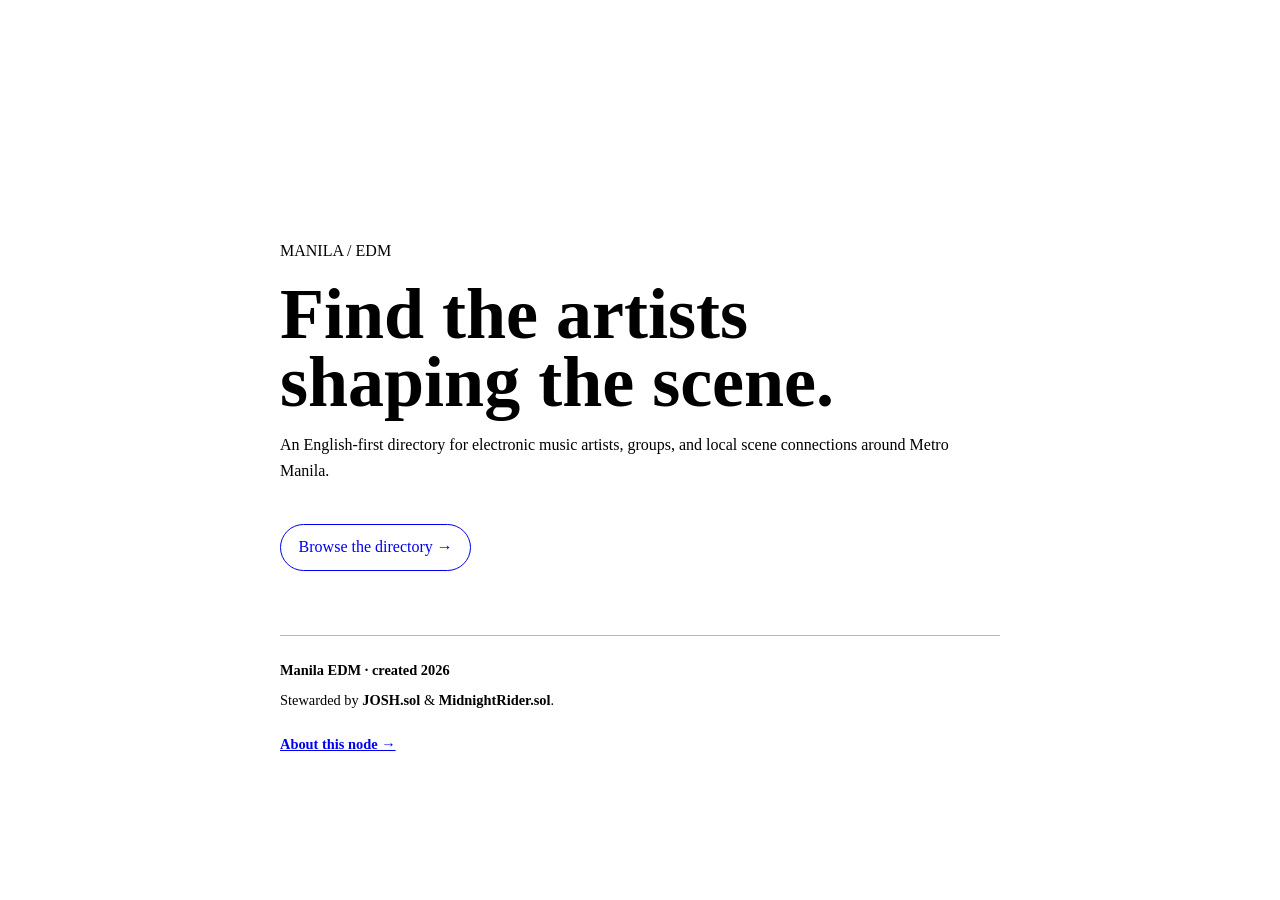
==== edm/index.html @ 9bbc7eca "Manila directory bones, laid" ====
<!doctype html>
<html lang="en">
<head>
  <meta charset="utf-8">
  <meta name="viewport" content="width=device-width,initial-scale=1">
  <title>Manila EDM Directory</title>
  <link rel="stylesheet" href="assets/site-colors.css">
  <link rel="stylesheet" href="assets/site-shell.css">
  <style>
    /* Manila landing surface: discovery first, provenance visible but calm. */
    main { max-width: 720px; margin: 0 auto; padding: clamp(3rem, 12vw, 8rem) 1.25rem 4rem; }
    h1 { font-size: clamp(2.2rem, 8vw, 4.5rem); line-height: .95; margin: .4rem 0 1rem; }
    p { max-width: 42rem; line-height: 1.6; }
    .launch { display: inline-block; margin-top: 1.5rem; padding: .85rem 1.1rem; border: 1px solid currentColor; border-radius: 999px; text-decoration: none; }
    .provenance { margin-top: 4rem; padding-top: 1rem; border-top: 1px solid color-mix(in srgb, currentColor 28%, transparent); font-size: .9rem; }
    .provenance p { margin: .45rem 0; }
    .provenance a { font-weight: 700; }
    .quiet-links { margin-top: 1.5rem; display: flex; gap: 1rem; flex-wrap: wrap; }
  </style>
</head>
<body>
  <main>
    <p>MANILA / EDM</p>
    <h1>Find the artists shaping the scene.</h1>
    <p>An English-first directory for electronic music artists, groups, and local scene connections around Metro Manila.</p>
    <a class="launch" href="directory.html">Browse the directory →</a>

    <section class="provenance" aria-labelledby="stewards-title">
      <p id="stewards-title"><strong>Manila EDM · created 2026</strong></p>
      <p>Stewarded by <strong>JOSH.sol</strong> &amp; <strong>MidnightRider.sol</strong>.</p>
      <div class="quiet-links"><a href="about.html">About this node →</a></div>
    </section>
  </main>
</body>
</html>
---- edm/assets/site-colors.css ----
/*
  Acadie.sol global colour shell
  ---------------------------------------------------------------------------
  This file owns the site-wide light/dark palette tokens. Individual pages keep
  their layout rules, but they should reference these variables instead of
  redefining page-local colour schemes.
*/
:root {
  color-scheme: light;

  /* Foundational surfaces */
  --page-bg: #f5ede1;
  --bg: #f5ede1;
  --bg2: #fffaf2;
  --bg3: #fbf3e7;
  --panel: #fffaf2;
  --panel-strong: #fffdf8;
  --card: #fffaf2;
  --card-strong: #fffdf8;
  --paper: #fffaf2;
  --paper-soft: #fbf3e7;

  /* Text and line system */
  --ink: #2f261d;
  --ink-strong: #1a1410;
  --text: var(--ink);
  --muted: #5f5247;
  --soft: #766a5b;
  --line: rgba(47, 38, 29, 0.16);
  --line-strong: rgba(47, 38, 29, 0.26);

  /* Brand/accent system */
  --blue: #174b8e;
  --blue-deep: #0d2f5e;
  --blue-ink: #fffaf2;
  --link: #0d2f5e;
  --link-hover: #174b8e;
  --label-accent: #0d2f5e;
  --gold: #b57910;
  --acadian-yellow: #f3c85b;
  --button-bg: var(--blue-deep);
  --button-bg-hover: color-mix(in srgb, var(--blue-deep) 86%, var(--page-bg));
  --button-fg: var(--acadian-yellow);
  --button-border: color-mix(in srgb, var(--acadian-yellow) 74%, transparent);
  --gold-ink: #1a1410;
  --red: #bf4a4f;

  /* Shared event/date chips */
  --calendar-red-top: #bf4a4f;
  --calendar-red-bottom: #7b1f2a;
  --calendar-ink: #f3c85b;

  /* Calendar date badges — solid navy companion so the badge reads
     consistently whether the page background is light parchment or dark panel. */
  --calendar-badge-bg: #0a2b57;

  /* Depth/glass */
  --shadow: rgba(65, 47, 29, 0.10);
  --glass: rgba(10, 43, 87, 0.68);
}

[data-theme="dark"] {
  color-scheme: dark;

  /* Foundational surfaces */
  --page-bg: #0c1626;
  --bg: #0c1626;
  --bg2: #10213a;
  --bg3: #152845;
  --panel: #10213a;
  --panel-strong: #17365f;
  --card: #10213a;
  --card-strong: #17365f;
  --paper: #10213a;
  --paper-soft: #17365f;

  /* Text and line system */
  --ink: #f0f6ff;
  --ink-strong: #ffffff;
  --text: var(--ink);
  --muted: #bfd2ea;
  --soft: #9fb6cf;
  --line: rgba(159, 194, 233, 0.20);
  --line-strong: rgba(159, 194, 233, 0.34);

  /* Brand/accent system */
  --blue: #7fb2ef;
  --blue-deep: #0a2b57;
  --blue-ink: #f7fbff;
  --link: #9bc8ff;
  --link-hover: #d2e6ff;
  --label-accent: #f3c85b;
  --gold: #f0c866;
  --acadian-yellow: #f3c85b;
  --button-bg: rgba(10, 43, 87, 0.72);
  --button-bg-hover: rgba(17, 58, 112, 0.84);
  --button-fg: var(--acadian-yellow);
  --button-border: color-mix(in srgb, var(--acadian-yellow) 64%, transparent);
  --gold-ink: #1a1410;
  --red: #ff7f86;

  /* Shared event/date chips stay brand-stable across themes. */
  --calendar-red-top: #bf4a4f;
  --calendar-red-bottom: #7b1f2a;
  --calendar-ink: #f3c85b;
  /* Same hex in both modes — keeps the badge recognizable regardless of page bg. */
  --calendar-badge-bg: #0a2b57;

  /* Depth/glass */
  --shadow: rgba(0, 0, 0, 0.38);
  --glass: rgba(8, 31, 61, 0.74);
}
---- edm/assets/site-shell.css ----
/* Global Acadie.sol shell chrome.
   A single mobile launcher and the desktop top bar share one focused menu model.
   Page styles own content surfaces, not navigation. */

.site-header {
  position: relative;
  width: 100%;
  height: calc(30px + env(safe-area-inset-top));
  margin: 0 0 12px;
  padding-top: env(safe-area-inset-top);
  box-sizing: border-box;
  z-index: 84;
  display: flex;
  align-items: center;
  justify-content: center;
  overflow: hidden;
  background: color-mix(in srgb, var(--paper) 88%, transparent);
  color: var(--ink-strong);
  border-bottom: 1px solid var(--line);
  box-shadow: 0 6px 18px -10px var(--shadow);
  backdrop-filter: blur(18px) saturate(1.25);
  -webkit-backdrop-filter: blur(18px) saturate(1.25);
  font: 900 .7rem/1 monospace;
  letter-spacing: .045em;
  text-transform: uppercase;
  white-space: nowrap;
}

body { padding-top: 0; }
.menu-toggle { position: absolute; opacity: 0; pointer-events: none; }
.shell-visually-hidden {
  position: absolute;
  width: 1px;
  height: 1px;
  padding: 0;
  margin: -1px;
  overflow: hidden;
  clip: rect(0, 0, 0, 0);
  white-space: nowrap;
  border: 0;
}

/* Desktop wrapper: hidden on touch-sized canvases, then replaces—not duplicates—the
   mobile visual wrapper while retaining the same route data and menu toggle. */
.site-desktop-nav { display: none; }

.drawer-backdrop {
  position: fixed;
  inset: 0;
  z-index: 94;
  background: rgba(8, 31, 61, .42);
  backdrop-filter: blur(5px) saturate(.92);
  -webkit-backdrop-filter: blur(5px) saturate(.92);
  opacity: 0;
  visibility: hidden;
  pointer-events: none;
  transition: opacity .18s ease, visibility 0s linear .18s;
}

.drawer {
  position: fixed;
  z-index: 95;
  left: max(14px, env(safe-area-inset-left));
  right: max(14px, env(safe-area-inset-right));
  bottom: calc(86px + env(safe-area-inset-bottom));
  margin: 0 auto;
  width: min(390px, calc(100% - 28px));
  max-height: calc(100svh - 130px);
  overflow-y: auto;
  padding: 58px 14px 14px;
  border: 1px solid var(--line);
  border-radius: 26px;
  background: var(--glass, color-mix(in srgb, var(--paper) 72%, transparent));
  backdrop-filter: blur(20px) saturate(1.45);
  -webkit-backdrop-filter: blur(20px) saturate(1.45);
  box-shadow: 0 24px 54px var(--shadow);
  opacity: 0;
  visibility: hidden;
  pointer-events: none;
  transform: translateY(8px) scale(.98);
  transition: transform .18s ease, opacity .18s ease, visibility 0s linear .18s;
}

.menu-toggle:checked ~ .drawer-backdrop {
  opacity: 1;
  visibility: visible;
  pointer-events: auto;
  transition-delay: 0s;
}
.menu-toggle:checked ~ .drawer {
  opacity: 1;
  visibility: visible;
  pointer-events: auto;
  transform: translateY(0) scale(1);
  transition-delay: 0s;
}

.drawer-controls {
  position: absolute;
  top: 12px;
  left: 14px;
  right: 14px;
  display: flex;
  align-items: center;
  justify-content: space-between;
  gap: 10px;
  pointer-events: none;
}

.menu-control,
.drawer-close,
.drawer-nav a,
.site-menu-fab,
.desktop-menu-launch {
  display: inline-grid;
  place-items: center;
  min-width: 44px;
  min-height: 40px;
  border: 1px solid var(--button-border);
  border-radius: 999px;
  background: var(--button-bg);
  color: var(--button-fg);
  font: inherit;
  font-weight: 900;
  text-decoration: none;
  cursor: pointer;
  pointer-events: auto;
  transition: background .15s ease, color .15s ease, border-color .15s ease, transform .15s ease, box-shadow .15s ease;
}

.menu-control:focus-visible,
.drawer-close:focus-visible,
.drawer-nav a:focus-visible,
.site-menu-fab:focus-visible,
.site-desktop-nav a:focus-visible,
.desktop-menu-launch:focus-visible {
  outline: 2px solid color-mix(in srgb, var(--acadian-yellow) 72%, transparent);
  outline-offset: 2px;
}

.theme-button { width: 44px; font-size: 1.15rem; line-height: 1; }
.lang-button { display: inline-flex; gap: 3px; align-items: center; padding-inline: 12px; }
.drawer-close {
  position: absolute;
  left: 0;
  right: 0;
  margin: 0 auto;
  width: 44px;
  font-size: 1.15rem;
}
.drawer-nav { display: grid; gap: 8px; margin-top: 18px; }
.drawer-nav a {
  width: 100%;
  grid-template-columns: 24px 1fr 24px;
  gap: 8px;
  padding: 12px 14px;
  border-radius: 17px;
  text-align: center;
}
.drawer-nav a .route-icon { grid-column: 1; }
.drawer-nav a .route-label { grid-column: 2; }

.menu-control:hover,
.drawer-close:hover,
.drawer-nav a:hover,
.site-menu-fab:hover,
.desktop-menu-launch:hover {
  color: var(--button-fg);
  background: var(--button-bg-hover);
  border-color: var(--button-border);
}

/* Mobile shell: one thumb-reachable launcher replaces the former four-route dock.
   Home now lives inside Menu, while secondary destinations move to Extras. */
.site-menu-fab {
  position: fixed;
  right: max(16px, env(safe-area-inset-right));
  bottom: max(12px, env(safe-area-inset-bottom));
  width: 58px;
  min-width: 58px;
  height: 58px;
  min-height: 58px;
  display: inline-grid;
  place-items: center;
  padding: 0;
  border: 1px solid var(--line);
  border-radius: 20px;
  background: var(--glass, color-mix(in srgb, var(--paper) 72%, transparent));
  box-shadow: 0 14px 38px var(--shadow);
  backdrop-filter: blur(20px) saturate(1.45);
  -webkit-backdrop-filter: blur(20px) saturate(1.45);
  z-index: 82;
  color: var(--button-fg);
  font-size: 1.45rem;
  line-height: 1;
}

@media (min-width: 900px) {
  body { padding-top: 86px; }
  .site-header,
  .site-menu-fab { display: none; }

  .site-desktop-nav {
    position: fixed;
    inset: 14px 24px auto;
    z-index: 84;
    min-height: 58px;
    display: grid;
    grid-template-columns: auto 1fr auto;
    align-items: center;
    gap: 24px;
    max-width: 1180px;
    margin: 0 auto;
    padding: 8px 10px 8px 18px;
    border: 1px solid var(--line);
    border-radius: 24px;
    background: color-mix(in srgb, var(--glass) 90%, transparent);
    box-shadow: 0 14px 36px var(--shadow);
    backdrop-filter: blur(20px) saturate(1.35);
    -webkit-backdrop-filter: blur(20px) saturate(1.35);
  }

  .desktop-wordmark {
    color: var(--acadian-yellow);
    font: 900 .76rem/1 "Pokemon GB", ui-monospace, monospace;
    letter-spacing: .04em;
    text-decoration: none;
  }

  .desktop-route-list {
    display: flex;
    align-items: center;
    justify-content: center;
    gap: 4px;
  }

  .desktop-route {
    display: inline-flex;
    align-items: center;
    gap: 7px;
    min-height: 40px;
    padding: 8px 13px;
    border-radius: 999px;
    color: var(--ink);
    font-size: .76rem;
    font-weight: 900;
    text-decoration: none;
  }
  .desktop-route:hover,
  .desktop-route.is-current {
    background: var(--button-bg);
    color: var(--button-fg);
  }
  .desktop-route .route-icon { color: var(--gold); }
  .desktop-route:hover .route-icon,
  .desktop-route.is-current .route-icon { color: inherit; }

  .desktop-menu-launch {
    display: inline-flex;
    gap: 7px;
    min-height: 40px;
    padding: 8px 14px;
    font-size: .74rem;
  }

  .drawer {
    left: auto;
    right: max(24px, calc((100vw - 1180px) / 2));
    top: 82px;
    bottom: auto;
    margin: 0;
    width: 360px;
    max-height: calc(100svh - 106px);
    transform: translateY(-6px) scale(.98);
  }
  .menu-toggle:checked ~ .drawer { transform: translateY(0) scale(1); }
}

@media (prefers-reduced-motion: reduce) {
  .drawer,
  .drawer-backdrop,
  .site-menu-fab,
  .site-desktop-nav * { transition: none !important; }
}
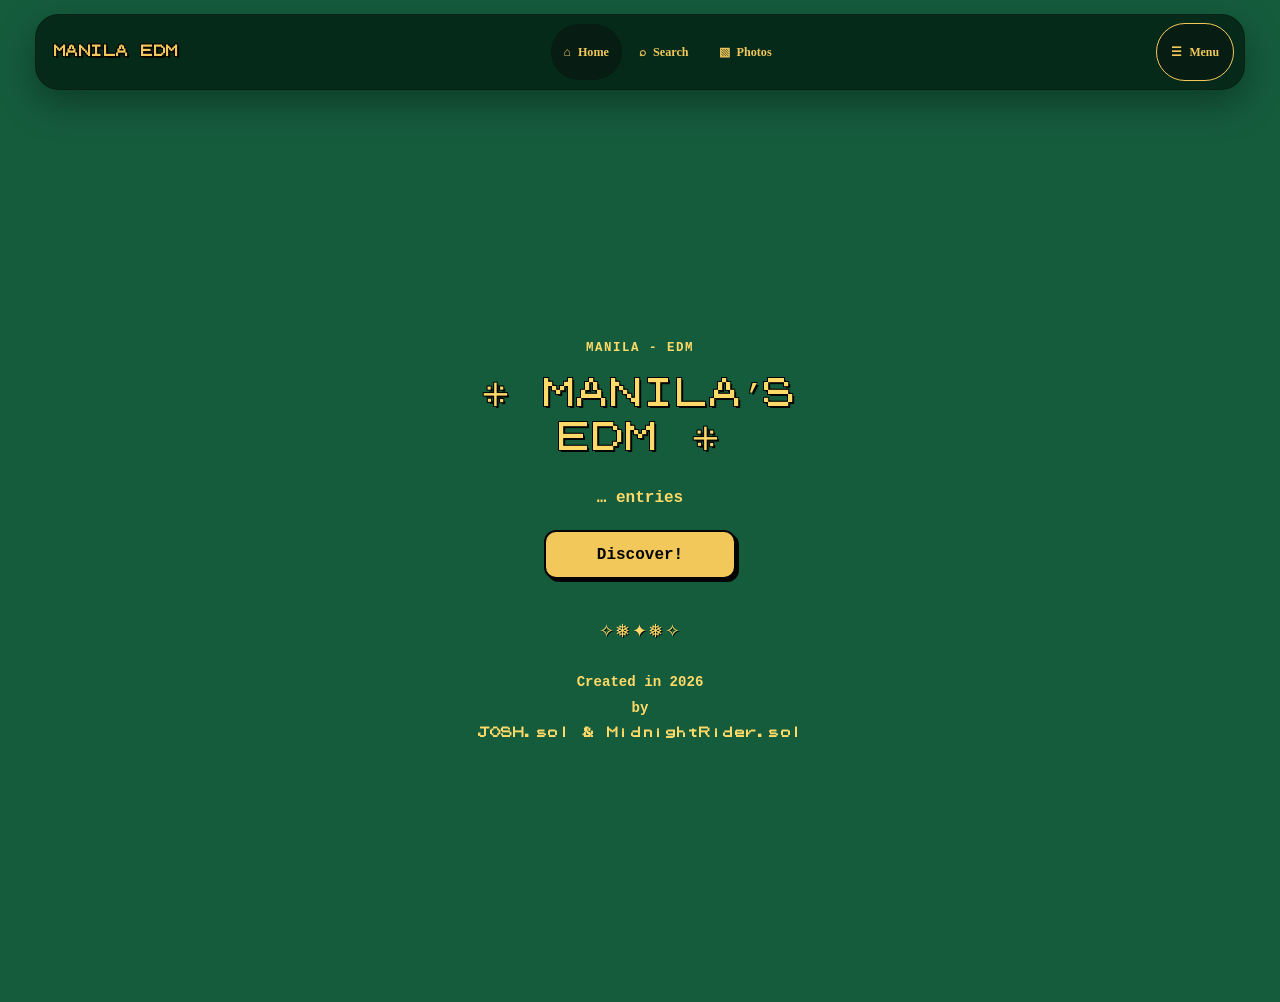
==== commit ef11c857: "homepage lacked style" ====
--- a/edm/index.html
+++ b/edm/index.html
@@ -6,30 +6,31 @@
   <title>Manila EDM Directory</title>
   <link rel="stylesheet" href="assets/site-colors.css">
   <link rel="stylesheet" href="assets/site-shell.css">
+  <link rel="icon" href="assets/favicon.svg" type="image/svg+xml">
   <style>
-    /* Manila landing surface: discovery first, provenance visible but calm. */
-    main { max-width: 720px; margin: 0 auto; padding: clamp(3rem, 12vw, 8rem) 1.25rem 4rem; }
-    h1 { font-size: clamp(2.2rem, 8vw, 4.5rem); line-height: .95; margin: .4rem 0 1rem; }
-    p { max-width: 42rem; line-height: 1.6; }
-    .launch { display: inline-block; margin-top: 1.5rem; padding: .85rem 1.1rem; border: 1px solid currentColor; border-radius: 999px; text-decoration: none; }
-    .provenance { margin-top: 4rem; padding-top: 1rem; border-top: 1px solid color-mix(in srgb, currentColor 28%, transparent); font-size: .9rem; }
-    .provenance p { margin: .45rem 0; }
-    .provenance a { font-weight: 700; }
-    .quiet-links { margin-top: 1.5rem; display: flex; gap: 1rem; flex-wrap: wrap; }
+    /* Homepage identity stack: niche label, live count, one route, provenance. */
+    body { min-height: 100svh; background: var(--page-bg); }
+    main { min-height: calc(100svh - 42px); box-sizing: border-box; display: grid; place-content: center; justify-items: center; gap: 0; padding: 5rem 1.25rem 3rem; text-align: center; }
+    .eyebrow { margin: 0 0 1.2rem; color: var(--ink-strong); font: 900 .78rem/1 monospace; letter-spacing: .12em; }
+    h1 { max-width: 25rem; margin: 0; color: var(--ink-strong); font: 1.65rem/1.35 "Pokemon GB", monospace; letter-spacing: .04em; }
+    .entry-count { margin: 1.8rem 0 1.4rem; color: var(--ink-strong); font: 1rem/1.2 monospace; font-weight: 900; }
+    .discover { display: inline-block; min-width: 9rem; padding: .9rem 1.4rem; border: 2px solid #050505; border-radius: 12px; background: var(--gold); color: #050505; font: 1rem/1 monospace; font-weight: 900; text-decoration: none; box-shadow: 3px 3px 0 #050505; }
+    .discover:hover, .discover:focus-visible { background: #ffe391; transform: translate(1px, 1px); box-shadow: 2px 2px 0 #050505; }
+    .divider { margin: 2.6rem 0 1.8rem; color: var(--ink-strong); font-size: 1.1rem; letter-spacing: .08em; text-shadow: 1px 1px 0 #050505; }
+    .created { margin: 0; color: var(--ink-strong); font: .88rem/1.8 monospace; font-weight: 900; }
+    .created strong { font-family: "Pokemon GB", monospace; font-size: .72rem; letter-spacing: .04em; }
+    @media (min-width: 900px) { main { min-height: 100svh; padding-top: 3rem; } h1 { font-size: 2rem; } }
   </style>
 </head>
 <body>
   <main>
-    <p>MANILA / EDM</p>
-    <h1>Find the artists shaping the scene.</h1>
-    <p>An English-first directory for electronic music artists, groups, and local scene connections around Metro Manila.</p>
-    <a class="launch" href="directory.html">Browse the directory →</a>
-
-    <section class="provenance" aria-labelledby="stewards-title">
-      <p id="stewards-title"><strong>Manila EDM · created 2026</strong></p>
-      <p>Stewarded by <strong>JOSH.sol</strong> &amp; <strong>MidnightRider.sol</strong>.</p>
-      <div class="quiet-links"><a href="about.html">About this node →</a></div>
-    </section>
+    <p class="eyebrow">MANILA - EDM</p>
+    <h1 class="manila-display">⁜ MANILA’S EDM ⁜</h1>
+    <p class="entry-count"><span id="home-entry-count">…</span> entries</p>
+    <a class="discover" href="directory.html">Discover!</a>
+    <div class="divider" aria-hidden="true">✧❅✦❅✧</div>
+    <p class="created">Created in 2026<br>by<br><strong>JOSH.sol &amp; MidnightRider.sol</strong></p>
   </main>
+  <script src="assets/site-shell.js"></script>
 </body>
 </html>
--- a/edm/assets/site-colors.css
+++ b/edm/assets/site-colors.css
@@ -1,112 +1,59 @@
-/*
-  Acadie.sol global colour shell
-  ---------------------------------------------------------------------------
-  This file owns the site-wide light/dark palette tokens. Individual pages keep
-  their layout rules, but they should reference these variables instead of
-  redefining page-local colour schemes.
-*/
-:root {
-  color-scheme: light;
-
-  /* Foundational surfaces */
-  --page-bg: #f5ede1;
-  --bg: #f5ede1;
-  --bg2: #fffaf2;
-  --bg3: #fbf3e7;
-  --panel: #fffaf2;
-  --panel-strong: #fffdf8;
-  --card: #fffaf2;
-  --card-strong: #fffdf8;
-  --paper: #fffaf2;
-  --paper-soft: #fbf3e7;
-
-  /* Text and line system */
-  --ink: #2f261d;
-  --ink-strong: #1a1410;
-  --text: var(--ink);
-  --muted: #5f5247;
-  --soft: #766a5b;
-  --line: rgba(47, 38, 29, 0.16);
-  --line-strong: rgba(47, 38, 29, 0.26);
-
-  /* Brand/accent system */
-  --blue: #174b8e;
-  --blue-deep: #0d2f5e;
-  --blue-ink: #fffaf2;
-  --link: #0d2f5e;
-  --link-hover: #174b8e;
-  --label-accent: #0d2f5e;
-  --gold: #b57910;
-  --acadian-yellow: #f3c85b;
-  --button-bg: var(--blue-deep);
-  --button-bg-hover: color-mix(in srgb, var(--blue-deep) 86%, var(--page-bg));
-  --button-fg: var(--acadian-yellow);
-  --button-border: color-mix(in srgb, var(--acadian-yellow) 74%, transparent);
-  --gold-ink: #1a1410;
-  --red: #bf4a4f;
-
-  /* Shared event/date chips */
-  --calendar-red-top: #bf4a4f;
-  --calendar-red-bottom: #7b1f2a;
-  --calendar-ink: #f3c85b;
-
-  /* Calendar date badges — solid navy companion so the badge reads
-     consistently whether the page background is light parchment or dark panel. */
-  --calendar-badge-bg: #0a2b57;
-
-  /* Depth/glass */
-  --shadow: rgba(65, 47, 29, 0.10);
-  --glass: rgba(10, 43, 87, 0.68);
+/* Manila EDM visual tokens: a green field with Acadie-like gold signal and black readability edge. */
+@font-face {
+  font-family: "Pokemon GB";
+  src: url("fonts/PokemonGb-RAeo.ttf") format("truetype");
+  font-display: swap;
 }
 
-[data-theme="dark"] {
+:root {
   color-scheme: dark;
+  --page-bg: #155c3d;
+  --bg: #155c3d;
+  --bg2: #1c7049;
+  --bg3: #206f48;
+  --panel: #1b6a44;
+  --panel-strong: #267b50;
+  --card: #1b6a44;
+  --card-strong: #267b50;
+  --paper: #1b6a44;
+  --paper-soft: #206f48;
 
-  /* Foundational surfaces */
-  --page-bg: #0c1626;
-  --bg: #0c1626;
-  --bg2: #10213a;
-  --bg3: #152845;
-  --panel: #10213a;
-  --panel-strong: #17365f;
-  --card: #10213a;
-  --card-strong: #17365f;
-  --paper: #10213a;
-  --paper-soft: #17365f;
+  --ink: #f3c85b;
+  --ink-strong: #ffda68;
+  --text: var(--ink);
+  --muted: #f6dda0;
+  --soft: #d8bd78;
+  --line: rgba(5, 20, 12, 0.38);
+  --line-strong: rgba(5, 20, 12, 0.60);
 
-  /* Text and line system */
-  --ink: #f0f6ff;
-  --ink-strong: #ffffff;
-  --text: var(--ink);
-  --muted: #bfd2ea;
-  --soft: #9fb6cf;
-  --line: rgba(159, 194, 233, 0.20);
-  --line-strong: rgba(159, 194, 233, 0.34);
+  --blue: #2477a8;
+  --blue-deep: #071c12;
+  --blue-ink: #f3c85b;
+  --link: #ffe391;
+  --link-hover: #ffffff;
+  --label-accent: #f3c85b;
+  --gold: #f3c85b;
+  --acadian-yellow: #f3c85b;
+  --button-bg: #071c12;
+  --button-bg-hover: #0d2d1c;
+  --button-fg: #f3c85b;
+  --button-border: #f3c85b;
+  --gold-ink: #071c12;
+  --red: #d94a4a;
+  --calendar-red-top: #d94a4a;
+  --calendar-red-bottom: #8f252d;
+  --calendar-ink: #f3c85b;
+  --calendar-badge-bg: #071c12;
+  --shadow: rgba(0, 0, 0, 0.34);
+  --glass: rgba(7, 28, 18, 0.88);
+}
 
-  /* Brand/accent system */
-  --blue: #7fb2ef;
-  --blue-deep: #0a2b57;
-  --blue-ink: #f7fbff;
-  --link: #9bc8ff;
-  --link-hover: #d2e6ff;
-  --label-accent: #f3c85b;
-  --gold: #f0c866;
-  --acadian-yellow: #f3c85b;
-  --button-bg: rgba(10, 43, 87, 0.72);
-  --button-bg-hover: rgba(17, 58, 112, 0.84);
-  --button-fg: var(--acadian-yellow);
-  --button-border: color-mix(in srgb, var(--acadian-yellow) 64%, transparent);
-  --gold-ink: #1a1410;
-  --red: #ff7f86;
+/* Keep the same Manila mood when a saved theme preference is present. */
+[data-theme="dark"] { color-scheme: dark; }
 
-  /* Shared event/date chips stay brand-stable across themes. */
-  --calendar-red-top: #bf4a4f;
-  --calendar-red-bottom: #7b1f2a;
-  --calendar-ink: #f3c85b;
-  /* Same hex in both modes — keeps the badge recognizable regardless of page bg. */
-  --calendar-badge-bg: #0a2b57;
+:where(h1, h2, h3, .site-header, .desktop-wordmark, .provenance, .manila-display) {
+  color: var(--ink-strong);
+  text-shadow: 2px 2px 0 #050505, -1px -1px 0 #050505, 1px -1px 0 #050505, -1px 1px 0 #050505;
+}
 
-  /* Depth/glass */
-  --shadow: rgba(0, 0, 0, 0.38);
-  --glass: rgba(8, 31, 61, 0.74);
-}
+:where(a, button) { -webkit-tap-highlight-color: transparent; }
--- a/edm/assets/site-shell.css
+++ b/edm/assets/site-shell.css
@@ -60,25 +60,22 @@
 .drawer {
   position: fixed;
   z-index: 95;
-  left: max(14px, env(safe-area-inset-left));
-  right: max(14px, env(safe-area-inset-right));
-  bottom: calc(86px + env(safe-area-inset-bottom));
-  margin: 0 auto;
-  width: min(390px, calc(100% - 28px));
-  max-height: calc(100svh - 130px);
+  top: 0;
+  right: 0;
+  bottom: 0;
+  width: min(340px, 88vw);
   overflow-y: auto;
-  padding: 58px 14px 14px;
-  border: 1px solid var(--line);
-  border-radius: 26px;
-  background: var(--glass, color-mix(in srgb, var(--paper) 72%, transparent));
+  padding: calc(72px + env(safe-area-inset-top)) 16px 24px;
+  border-left: 1px solid var(--line-strong);
+  background: var(--glass, var(--paper));
   backdrop-filter: blur(20px) saturate(1.45);
   -webkit-backdrop-filter: blur(20px) saturate(1.45);
-  box-shadow: 0 24px 54px var(--shadow);
+  box-shadow: -24px 0 54px var(--shadow);
   opacity: 0;
   visibility: hidden;
   pointer-events: none;
-  transform: translateY(8px) scale(.98);
-  transition: transform .18s ease, opacity .18s ease, visibility 0s linear .18s;
+  transform: translateX(100%);
+  transition: transform .22s ease, opacity .22s ease, visibility 0s linear .22s;
 }
 
 .menu-toggle:checked ~ .drawer-backdrop {
@@ -91,7 +88,7 @@
   opacity: 1;
   visibility: visible;
   pointer-events: auto;
-  transform: translateY(0) scale(1);
+  transform: translateX(0);
   transition-delay: 0s;
 }
 
@@ -174,24 +171,22 @@
    Home now lives inside Menu, while secondary destinations move to Extras. */
 .site-menu-fab {
   position: fixed;
-  right: max(16px, env(safe-area-inset-right));
-  bottom: max(12px, env(safe-area-inset-bottom));
-  width: 58px;
-  min-width: 58px;
-  height: 58px;
-  min-height: 58px;
+  top: max(14px, env(safe-area-inset-top));
+  right: max(14px, env(safe-area-inset-right));
+  width: 52px;
+  min-width: 52px;
+  height: 52px;
+  min-height: 52px;
   display: inline-grid;
   place-items: center;
   padding: 0;
-  border: 1px solid var(--line);
-  border-radius: 20px;
-  background: var(--glass, color-mix(in srgb, var(--paper) 72%, transparent));
-  box-shadow: 0 14px 38px var(--shadow);
-  backdrop-filter: blur(20px) saturate(1.45);
-  -webkit-backdrop-filter: blur(20px) saturate(1.45);
-  z-index: 82;
+  border: 1px solid var(--line-strong);
+  border-radius: 14px;
+  background: var(--button-bg);
+  box-shadow: 0 8px 22px var(--shadow);
+  z-index: 92;
   color: var(--button-fg);
-  font-size: 1.45rem;
+  font-size: 1.35rem;
   line-height: 1;
 }
 
@@ -264,16 +259,16 @@
   }
 
   .drawer {
-    left: auto;
+    top: 82px;
     right: max(24px, calc((100vw - 1180px) / 2));
-    top: 82px;
     bottom: auto;
-    margin: 0;
     width: 360px;
     max-height: calc(100svh - 106px);
-    transform: translateY(-6px) scale(.98);
-  }
-  .menu-toggle:checked ~ .drawer { transform: translateY(0) scale(1); }
+    border: 1px solid var(--line-strong);
+    border-radius: 18px 0 18px 18px;
+    transform: translateX(18px);
+  }
+  .menu-toggle:checked ~ .drawer { transform: translateX(0); }
 }
 
 @media (prefers-reduced-motion: reduce) {
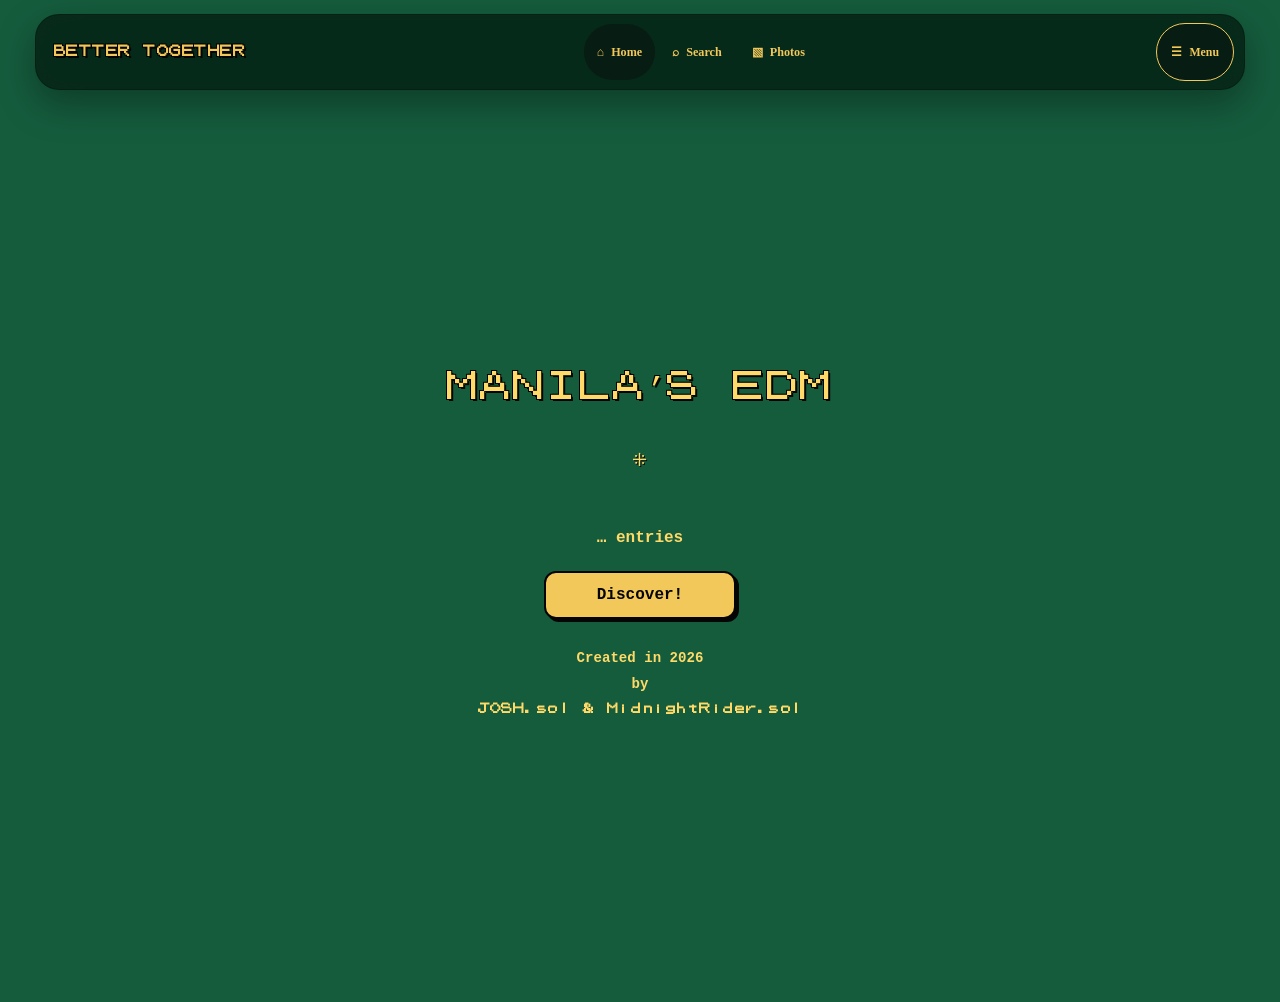
==== commit 6bd0b81e: "mmm style" ====
--- a/edm/index.html
+++ b/edm/index.html
@@ -8,27 +8,25 @@
   <link rel="stylesheet" href="assets/site-shell.css">
   <link rel="icon" href="assets/favicon.svg" type="image/svg+xml">
   <style>
-    /* Homepage identity stack: niche label, live count, one route, provenance. */
+    /* Homepage identity stack: title, live count, one route, provenance. */
     body { min-height: 100svh; background: var(--page-bg); }
     main { min-height: calc(100svh - 42px); box-sizing: border-box; display: grid; place-content: center; justify-items: center; gap: 0; padding: 5rem 1.25rem 3rem; text-align: center; }
-    .eyebrow { margin: 0 0 1.2rem; color: var(--ink-strong); font: 900 .78rem/1 monospace; letter-spacing: .12em; }
     h1 { max-width: 25rem; margin: 0; color: var(--ink-strong); font: 1.65rem/1.35 "Pokemon GB", monospace; letter-spacing: .04em; }
     .entry-count { margin: 1.8rem 0 1.4rem; color: var(--ink-strong); font: 1rem/1.2 monospace; font-weight: 900; }
     .discover { display: inline-block; min-width: 9rem; padding: .9rem 1.4rem; border: 2px solid #050505; border-radius: 12px; background: var(--gold); color: #050505; font: 1rem/1 monospace; font-weight: 900; text-decoration: none; box-shadow: 3px 3px 0 #050505; }
     .discover:hover, .discover:focus-visible { background: #ffe391; transform: translate(1px, 1px); box-shadow: 2px 2px 0 #050505; }
     .divider { margin: 2.6rem 0 1.8rem; color: var(--ink-strong); font-size: 1.1rem; letter-spacing: .08em; text-shadow: 1px 1px 0 #050505; }
-    .created { margin: 0; color: var(--ink-strong); font: .88rem/1.8 monospace; font-weight: 900; }
+    .created { margin: 1.7rem 0 0; color: var(--ink-strong); font: .88rem/1.8 monospace; font-weight: 900; }
     .created strong { font-family: "Pokemon GB", monospace; font-size: .72rem; letter-spacing: .04em; }
     @media (min-width: 900px) { main { min-height: 100svh; padding-top: 3rem; } h1 { font-size: 2rem; } }
   </style>
 </head>
 <body>
   <main>
-    <p class="eyebrow">MANILA - EDM</p>
-    <h1 class="manila-display">⁜ MANILA’S EDM ⁜</h1>
+    <h1 class="manila-display">MANILA’S EDM</h1>
+    <div class="divider" aria-hidden="true">⁜</div>
     <p class="entry-count"><span id="home-entry-count">…</span> entries</p>
     <a class="discover" href="directory.html">Discover!</a>
-    <div class="divider" aria-hidden="true">✧❅✦❅✧</div>
     <p class="created">Created in 2026<br>by<br><strong>JOSH.sol &amp; MidnightRider.sol</strong></p>
   </main>
   <script src="assets/site-shell.js"></script>
--- a/edm/assets/site-shell.css
+++ b/edm/assets/site-shell.css
@@ -1,5 +1,5 @@
-/* Global Acadie.sol shell chrome.
-   A single mobile launcher and the desktop top bar share one focused menu model.
+/* Global Manila shell chrome.
+   A simple mobile launcher and the desktop top bar share one focused popup menu.
    Page styles own content surfaces, not navigation. */
 
 .site-header {
@@ -17,9 +17,9 @@
   background: color-mix(in srgb, var(--paper) 88%, transparent);
   color: var(--ink-strong);
   border-bottom: 1px solid var(--line);
-  box-shadow: 0 6px 18px -10px var(--shadow);
-  backdrop-filter: blur(18px) saturate(1.25);
-  -webkit-backdrop-filter: blur(18px) saturate(1.25);
+  box-shadow: none;
+  backdrop-filter: none;
+  -webkit-backdrop-filter: none;
   font: 900 .7rem/1 monospace;
   letter-spacing: .045em;
   text-transform: uppercase;
@@ -60,22 +60,23 @@
 .drawer {
   position: fixed;
   z-index: 95;
-  top: 0;
-  right: 0;
-  bottom: 0;
-  width: min(340px, 88vw);
-  overflow-y: auto;
-  padding: calc(72px + env(safe-area-inset-top)) 16px 24px;
-  border-left: 1px solid var(--line-strong);
+  top: auto;
+  right: max(16px, env(safe-area-inset-right));
+  bottom: max(12px, env(safe-area-inset-bottom));
+  width: min(390px, calc(100vw - 32px));
+  box-sizing: border-box;
+  max-height: calc(100svh - 130px);
+  margin: 0 auto;
+  padding: 58px 14px 14px;
+  border: 1px solid var(--line);
+  border-radius: 26px;
   background: var(--glass, var(--paper));
-  backdrop-filter: blur(20px) saturate(1.45);
-  -webkit-backdrop-filter: blur(20px) saturate(1.45);
-  box-shadow: -24px 0 54px var(--shadow);
+  box-shadow: 0 24px 54px var(--shadow);
   opacity: 0;
   visibility: hidden;
   pointer-events: none;
-  transform: translateX(100%);
-  transition: transform .22s ease, opacity .22s ease, visibility 0s linear .22s;
+  transform: translateY(8px) scale(.98);
+  transition: transform .18s ease, opacity .18s ease, visibility 0s linear .18s;
 }
 
 .menu-toggle:checked ~ .drawer-backdrop {
@@ -88,7 +89,7 @@
   opacity: 1;
   visibility: visible;
   pointer-events: auto;
-  transform: translateX(0);
+  transform: translateY(0) scale(1);
   transition-delay: 0s;
 }
 
@@ -171,8 +172,9 @@
    Home now lives inside Menu, while secondary destinations move to Extras. */
 .site-menu-fab {
   position: fixed;
-  top: max(14px, env(safe-area-inset-top));
-  right: max(14px, env(safe-area-inset-right));
+  top: auto;
+  right: max(16px, env(safe-area-inset-right));
+  bottom: max(12px, env(safe-area-inset-bottom));
   width: 52px;
   min-width: 52px;
   height: 52px;
@@ -259,16 +261,14 @@
   }
 
   .drawer {
-    top: 82px;
+    top: auto;
     right: max(24px, calc((100vw - 1180px) / 2));
-    bottom: auto;
+    bottom: 24px;
     width: 360px;
     max-height: calc(100svh - 106px);
-    border: 1px solid var(--line-strong);
-    border-radius: 18px 0 18px 18px;
-    transform: translateX(18px);
-  }
-  .menu-toggle:checked ~ .drawer { transform: translateX(0); }
+    border-radius: 18px;
+  }
+  .menu-toggle:checked ~ .drawer { transform: translateY(0) scale(1); }
 }
 
 @media (prefers-reduced-motion: reduce) {
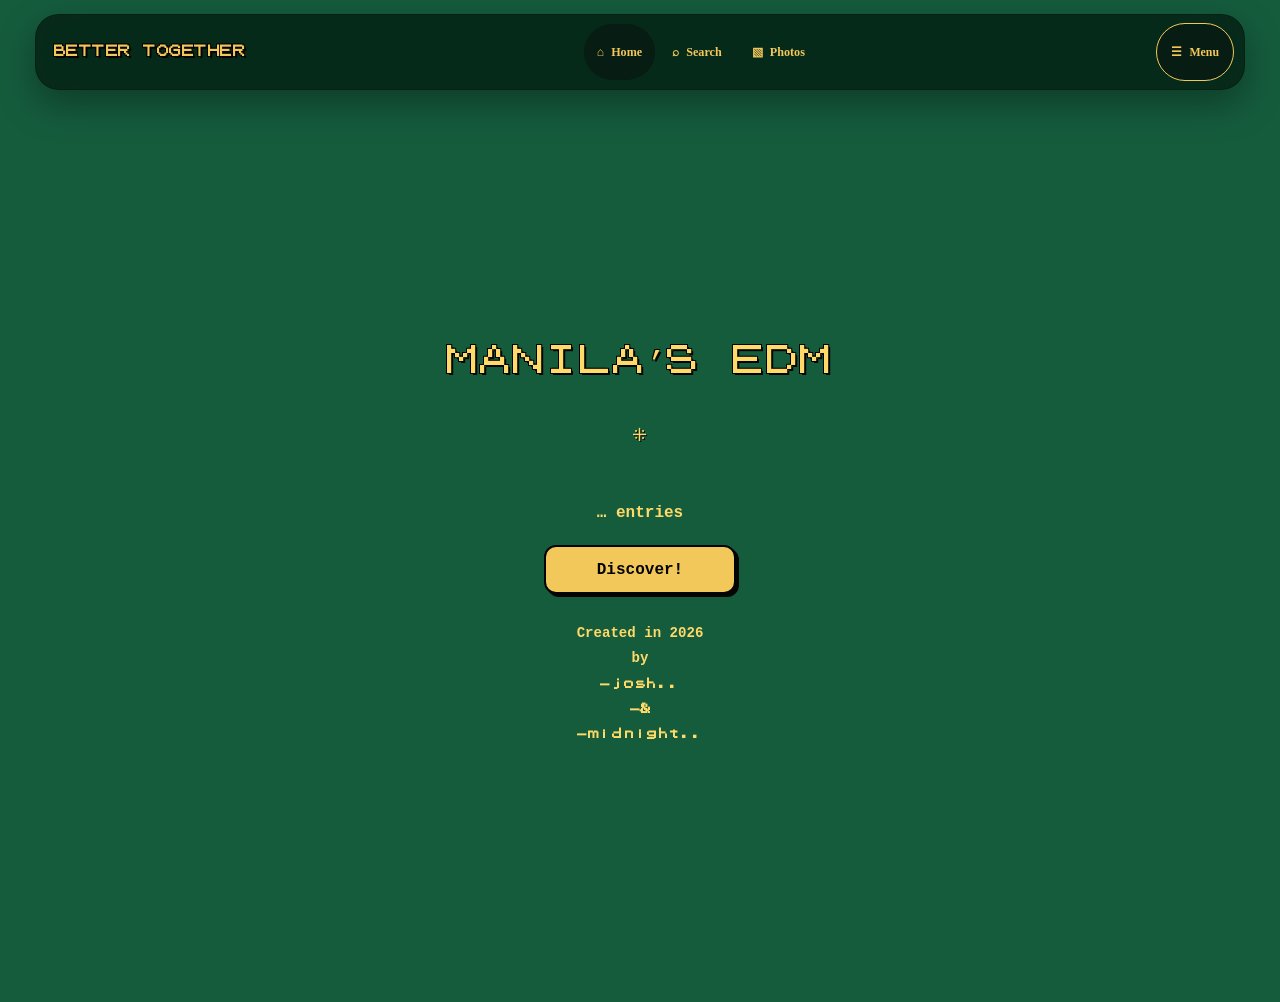
==== commit afc9820b: "Josh thinks he remembers his SNS ID lmao" ====
--- a/edm/index.html
+++ b/edm/index.html
@@ -26,8 +26,8 @@
     <h1 class="manila-display">MANILA’S EDM</h1>
     <div class="divider" aria-hidden="true">⁜</div>
     <p class="entry-count"><span id="home-entry-count">…</span> entries</p>
-    <a class="discover" href="directory.html">Discover!</a>
-    <p class="created">Created in 2026<br>by<br><strong>JOSH.sol &amp; MidnightRider.sol</strong></p>
+    <a class="discover" href="search.html#search">Discover!</a>
+    <p class="created">Created in 2026<br>by<br><strong>-josh..<br>-&amp;<br>-midnight..</strong></p>
   </main>
   <script src="assets/site-shell.js"></script>
 </body>
--- a/edm/assets/site-shell.css
+++ b/edm/assets/site-shell.css
@@ -28,6 +28,13 @@
 
 body { padding-top: 0; }
 .menu-toggle { position: absolute; opacity: 0; pointer-events: none; }
+.site-header,
+.drawer,
+.drawer *,
+.site-menu-fab,
+.desktop-menu-launch {
+  font-family: "Trebuchet MS", "Verdana", "Segoe UI", sans-serif;
+}
 .shell-visually-hidden {
   position: absolute;
   width: 1px;
@@ -271,6 +278,20 @@
   .menu-toggle:checked ~ .drawer { transform: translateY(0) scale(1); }
 }
 
+.drawer,
+.drawer *,
+.drawer-nav a {
+  box-sizing: border-box;
+}
+
+@media (max-width: 899px) {
+  .drawer {
+    width: min(390px, calc(100vw - 32px));
+    max-width: calc(100vw - 32px);
+    box-sizing: border-box;
+  }
+}
+
 @media (prefers-reduced-motion: reduce) {
   .drawer,
   .drawer-backdrop,
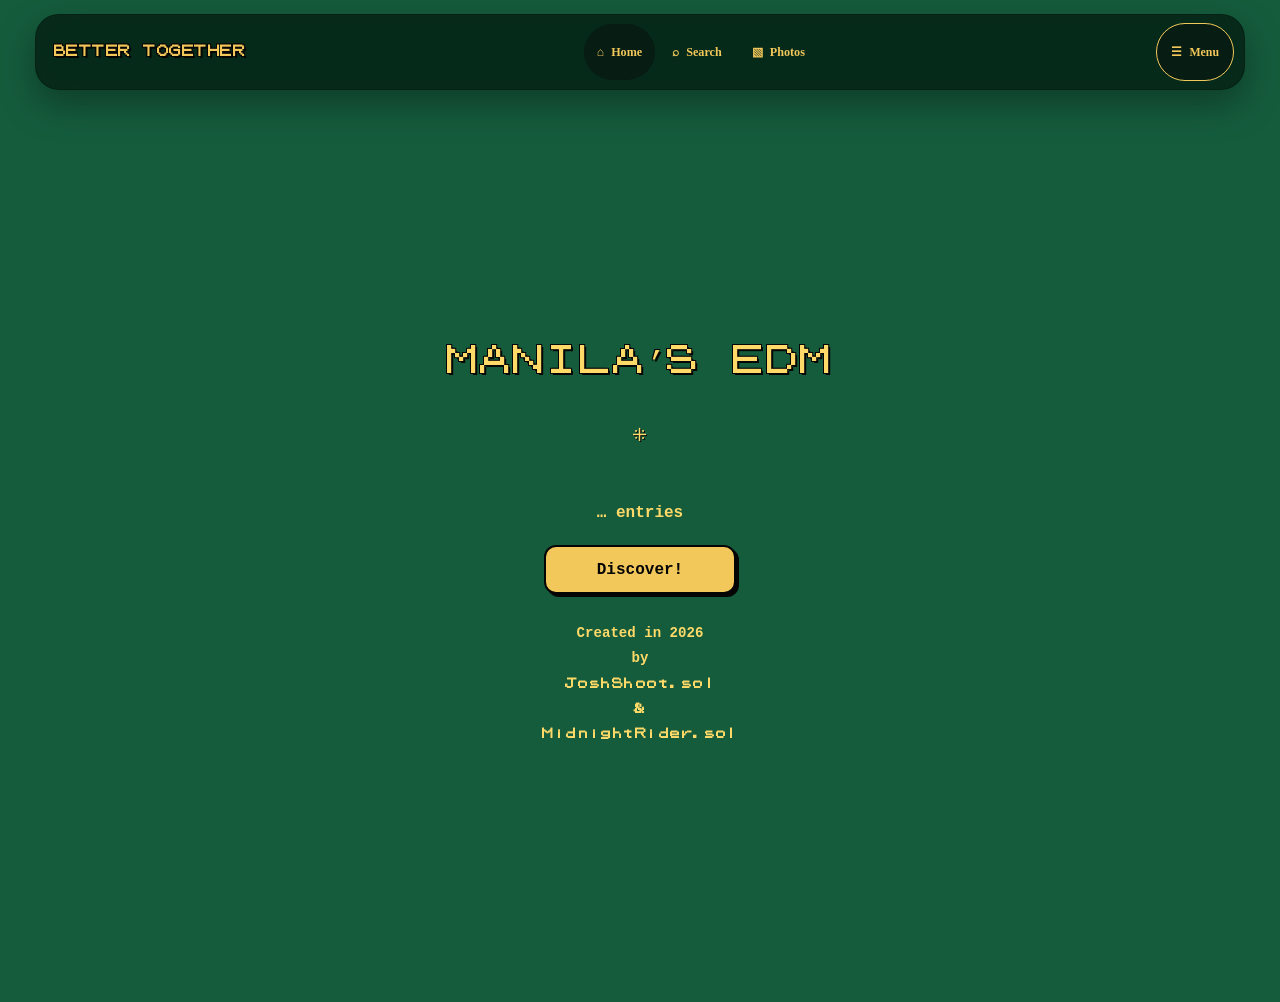
==== commit a5ed0d00: "Josh thinks he remembers his SNS ID lmao" ====
--- a/edm/index.html
+++ b/edm/index.html
@@ -27,7 +27,7 @@
     <div class="divider" aria-hidden="true">⁜</div>
     <p class="entry-count"><span id="home-entry-count">…</span> entries</p>
     <a class="discover" href="search.html#search">Discover!</a>
-    <p class="created">Created in 2026<br>by<br><strong>-josh..<br>-&amp;<br>-midnight..</strong></p>
+    <p class="created">Created in 2026<br>by<br><strong>JoshShoot.sol<br>&amp;<br>MidnightRider.sol</strong></p>
   </main>
   <script src="assets/site-shell.js"></script>
 </body>
